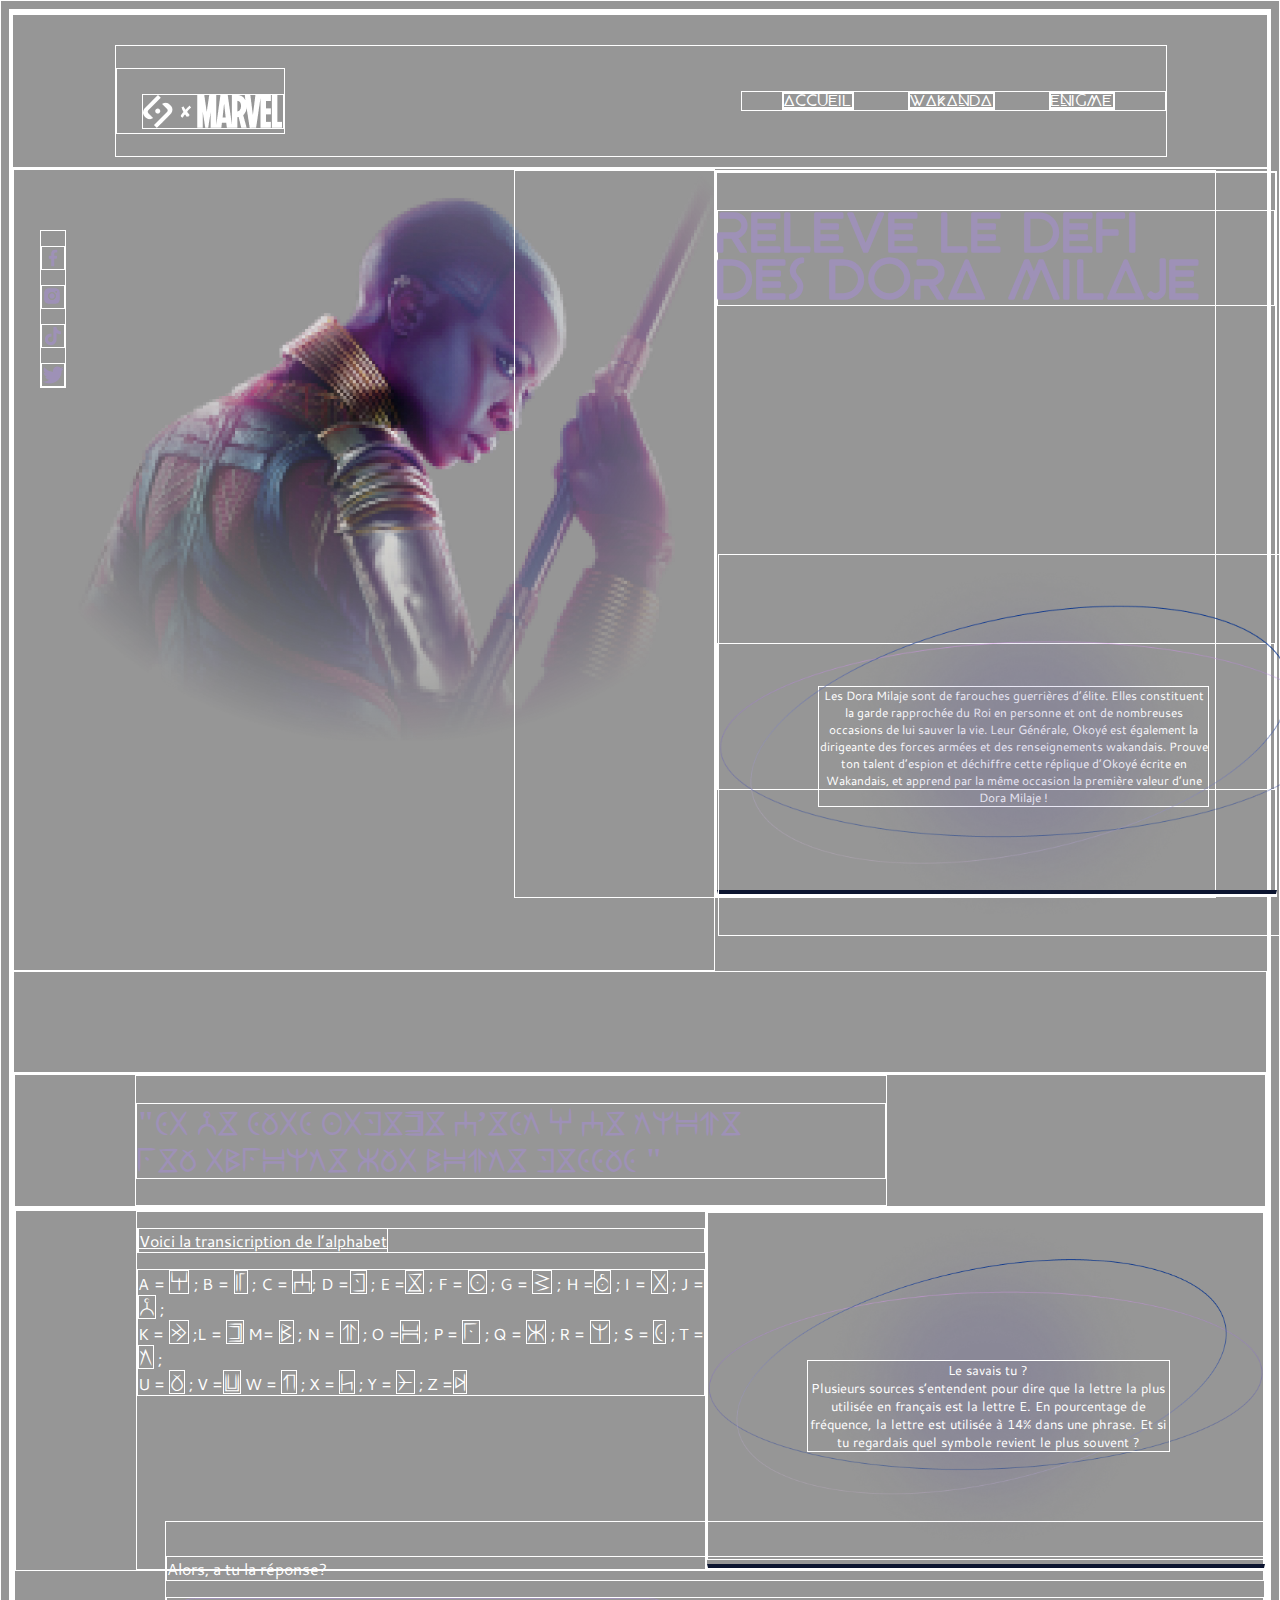
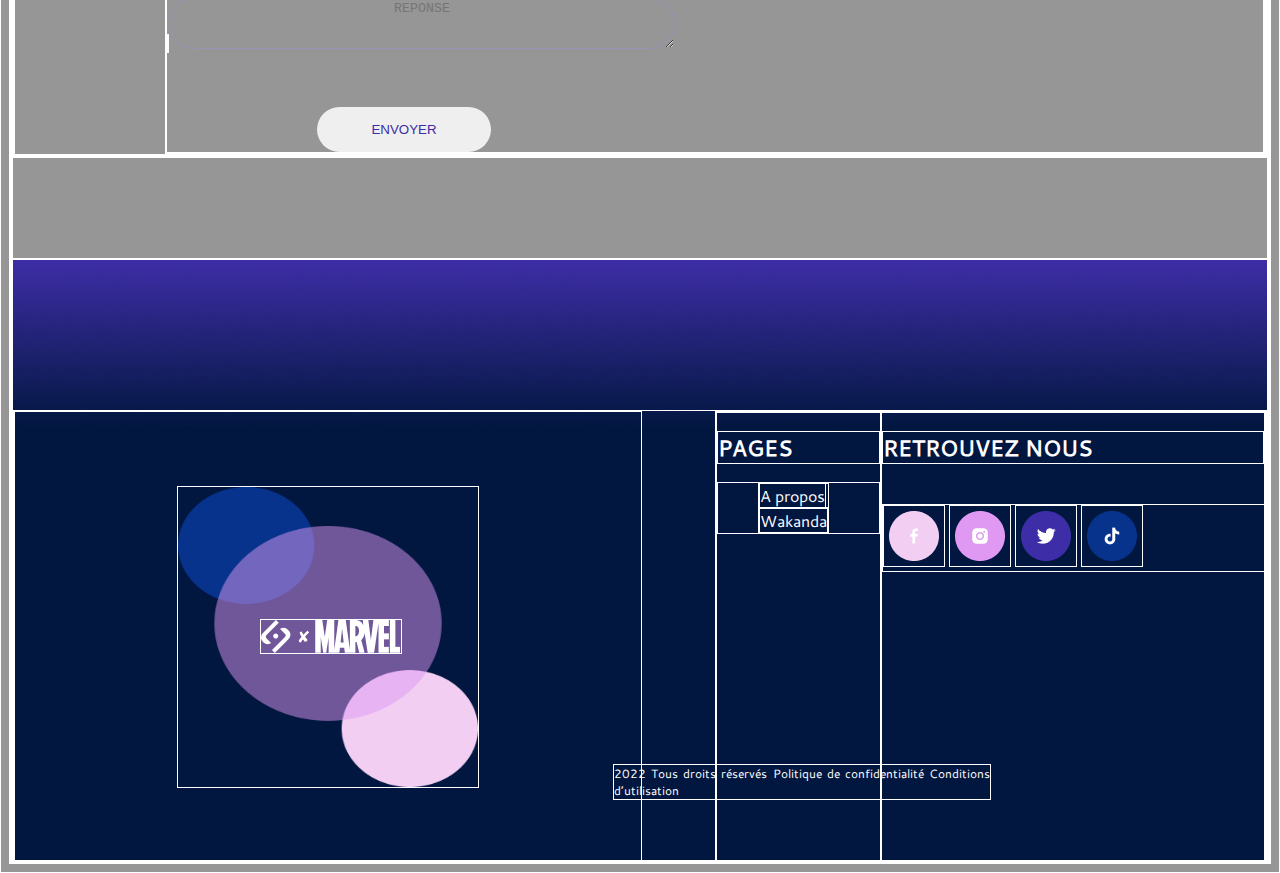
==== enigmes.html @ 5a8d5716 "first commit" ====
<!DOCTYPE html>
<html lang="fr">
<head>
    <meta charset="UTF-8">
    <meta http-equiv="X-UA-Compatible" content="IE=edge">
    <meta name="viewport" content="width=device-width, initial-scale=1.0">
    <link rel="stylesheet" href="./styles/enigme.css" type="text/css">
    <title>BLACK PANTHER ENIGME</title>
</head>
<body>
    <div class="line1"></div>
    <div class="line"><div>
    <header>
        <nav class="container">
            <div>
                <img class="logo" src="./illustration/ofpages/footer2.png">
            </div>
            <ul>
                <li><a href="index.html">ACCUEIL</a></li>
                <li><a href="wakanda.html">WAKANDA</a></li>
                <li><a href="enigmes.html">ENIGME</a></li>
            </ul>
        </nav>
    </header>
    <main>
        <div class="scroll">
           
            <img src="./illustration/ofpages/icon_facebook.png" alt="facebook logo">
            <img src="./illustration/ofpages/icon_instagram.png" alt="instagram logo">
            <img src="./illustration/ofpages/icon_tiktok.png" alt="tiktok logo">
            <img src="./illustration/ofpages/icon_twitter.png" alt="twitter logo">
        </div>
        <section id="dora">
            <div class="container">
             <div class="dora-milaje">
                <div class="dora_content">
                    <h1>Releve le defi <br> des dora milaje</h1>
                    <div class="text">
                        <p>Les Dora Milaje sont de farouches guerrières d’élite. Elles constituent la garde
                            rapprochée du Roi en personne et ont de nombreuses occasions de lui sauver la
                            vie. Leur Générale, Okoyé est également la dirigeante des forces armées et des
                            renseignements wakandais.
                            
                            Prouve ton talent d’espion et déchiffre cette réplique d’Okoyé écrite en Wakandais,
                            et apprend par la même occasion la première valeur d’une Dora Milaje !</p>
                           <img src="./illustration/Enigme/Pantherenigme2.png" class="fond" alt="">
                           
                    </div>
                    <div class="bar"></div>
                </div>
             </div>
            </div>
        </section>
        <div class="espace-vertical"></div>
        <section id=citation>
            <div class="container">
                <div class="cite">
                <h2> "SI JE SUIS FIDELE C’EST A CE TRONE <br>
                    PEU IMPORTE QUI MONTE DESSUS "</h2>
                </div>
            </div>
        </section>


        <section id="défi">
            <div class="container">
                <div class="enigme">
                    <div class="déchiffre">
                        <p><u> Voici la transicription de l’alphabet </u></p>
                        <p>A = <span>A</span> ; B = <span>B</span> ; C = <span>C</span>; D =<span>D</span> ; E =<span>E</span> ; F = <span>F</span> ; G = <span>G</span> ; H =<span>H</span>  ; I = <span>I</span> ; J = <span>J</span> ; 
        
                          <br> K = <span>K</span> ;L = <span>L</span> M= <span>M</span> ; N = <span>N</span> ; O =<span>O</span> ; P = <span>P</span> ; Q = <span>Q</span> ; R = <span>R</span> ; S = <span>S</span> ; T = <span>T</span> ;
                            
                           <br> U = <span>U</span> ; V =<span>V</span> W = <span>W</span> ;  X = <span>X</span> ; Y = <span>Y</span> ; Z =<span>Z</span> </p>
                         
                    </div>
                    <div class="tip">
                        <p>Le savais tu ?<br>
                       Plusieurs sources s’entendent pour dire que la lettre la plus utilisée en français est
                            la lettre E. En pourcentage de fréquence, la lettre est utilisée à 14% dans une
                            phrase. Et si tu regardais quel symbole revient le plus souvent ? </p>
                            <img src="./illustration/Enigme/Pantherenigme2.png" class="fond1" alt="">
                            <div class="bar2"></div>
                        </div>
                </div>
                
                <div class="form"><br>
                    <p>Alors, a tu la réponse?</p>
                    <form action="fill">
                    <label class="titre" for="message"></label>
                    <textarea name="message" id="message" class="textarea" placeholder="REPONSE"></textarea><br><br><br><br>
                    <input type="submit" class="btn" value="ENVOYER">
                    </form>
                </div>
            </div>
        </section>
    </main>
    <div class="espace-vertical"></div>
    <footer>
        <div class="footer">
        <div class="footer_content">
            <img class="image1" src="./illustration/ofpages/footer1.png" alt="">
            <img class="image2" src="./illustration/ofpages/footer2.png" alt="">
        </div>
        <div class="foot">
            <div>
                <h2 class="down">PAGES</h2>
                <ul>
                    <li><a href="#">A propos</a></li>
                    <li><a href="#">Wakanda</a></li>
                </ul>
            </div>
            <div>
                <h2 class="down">RETROUVEZ NOUS</h2>
                <div class="icon">
                    <img src="./illustration/ofpages/footer3.png" alt="icon">
                    <img src="./illustration/ofpages/footer4.png" alt="icon">
                    <img src="./illustration/ofpages/footer5.png" alt="icon">
                    <img src="./illustration/ofpages/footer6.png" alt="icon">
                </div>
            </div>   
            </div>
        </div>
        <p> 2022 Tous droits réservés Politique de confidentialité Conditions d’utilisation</p>
        </div>
    </footer>
    </body>
    </html>
---- styles/enigme.css ----
:root{
    --White-color:#fff;
    --Gray-color:#f2cef2;
    --Violet-color:#9e91b7;
    --Rose-color:#df99f2;
    --Bleu1-color:#3d2da6;
    --Bleu2-color:#07338c;
    --bleu3-color:#021740;
}

*{
    border: 1px solid #fff;
}

@font-face{
    font-family: 'beyno';
    src: url(../font/beyno.ttf);
}

@font-face{
    font-family: 'cantarell';
    src: url(../font/Cantarell-Regular.ttf);
}

@font-face{
    font-family: 'panthera';
    src: url(../font/Panthera.ttf);
}

@font-face{
    font-family: 'wakanda';
     src: url(../font/WakandaForever-Regular.ttf);
}

.espace-vertical{
    height: 100px;
}

/*style pour scroll bar*/

::-webkit-scrollbar {
    width: 10px;
}
  
::-webkit-scrollbar-track {
    background-color: #121a31;
}
  
::-webkit-scrollbar-thumb {
    background-color: #ffffff;
    border-radius: 5px;
}


/*style generale*/

html{
    position: relative;
    z-index: 1;
    background-color: rgb(28, 28, 29);
    
}

html{
    background-image: url(../illustration/ofpages/background.png);
    background-color: rgb(150, 150, 150);
}

body{
    position: relative;
    z-index: 2;
    color: var(--White-color);
}


/*style pour entête*/

nav{
    margin-left: 102px;
    height: 50px;
    display: flex;
    margin-bottom: 10px;
    margin-top: 30px;
    align-items: center;
    justify-content: space-between;
    padding: 30px 0;
    margin-right: 100px;
}

ul li a{
    color: white;
}

ul li{
    font-family: 'beyno';
    display: inline-flex;
    margin-right: 50px;
    text-decoration: none;
}

ul li a:hover{
    color: var(--Bleu1-color);
}

.logo{
    margin-top: 25px;
    margin-left: 25px;
}


.scroll{
    display: flex;
    flex-direction: column;
    align-items: center;
    position: fixed;
    left: 40px;
    top: 230px;
    z-index: 10;
    
}

.scroll img{
    margin-top: 15px;
}

p{
    font-family: 'cantarell';
    font-size: 16px;
    text-align: justify;
    color: var(--White-color);

}

h1{
    font-family: 'beyno';
    font-size: 55px;
    color: var(--Violet-color);
}

h2{
    font-family: 'wakanda';
    font-size: 32px;
    color: var(--Violet-color);
    font-display: thin;
}

span{
    font-family: 'wakanda';
    font-size: 25px;
}


/*style pour body*/


#dora{
    background-image: url(../illustration/Enigme/Pantherenigme1.png);
    background-repeat: no-repeat;
    background-position: center;
    background-size: cover;
    width: 700px;
    height: 800px;
    background-position-x: 0;
    background-position-y: -160px;
}

#dora 
.container
.dora-milaje
.dora-content{
    display: flex;   
}

#dora 
.container{
    margin-left: 500px;
    width: 100%;
}

#dora 
.container
.dora-milaje
.dora-content{
    width: 80%;
    margin-left: 200px;
}



#dora .dora-milaje{
    width: 80%;
    margin-left: 200px;
}

#dora
.dora-text{
    background-image: url(../illustration/Enigme/Pantherenigme2.png);
    background-repeat: no-repeat; 
    width: 800px;
    height: 700px;
    
}


 
#dora 
.text{
    margin-top: 300px;
    font-size: 12px;
    position: relative;
    display: inline-flex;
}

#dora 
.text p{
    text-align: center;
    font-size: 12px;
    position: relative;
    z-index: 2;
    width: 70%;
    left: 100px;
    top: 30px;
}

.fond{
    width: 110%;
    position: absolute;
    z-index: 3;
    top: -90px;

}

.bar{
    margin-top: 100px;
    border-top: #0c1530 4px solid;
    top: 132px;
    width: 100%;
    margin-left: -102;
}

.bar2{
    margin-top: 0px;
    border-top: #0c1530 4px solid;
    width: 100%;
    margin-left: -102;
}


#citation
.container
.cite{
    margin-left: 120px;
    text-align: justify;
    width: 60%;
}

#défi
.déchiffre{
    width: 51%;
    margin-left: 120px;
}

#défi
.enigme{
    display: flex;
}

.tip{
    width: 50%;
    text-align: justify;

}

.tip
.fond1{
    width: 100%;
    z-index: 3;
    position: relative;

    
}

.tip
p{
    text-align: center;
    z-index: 4;
    font-size: 13px;
    top: 1250px;
    position: absolute;
    margin: 100px;
}

#défi
.form
.textarea{
    width: 500px;
    height: 45px;
    border-radius: 38px;
    background-color: transparent;
    border: 1px solid var(--Violet-color);
}

#défi
.form
.btn{
    width: 174px;
    height: 45px;
    border-radius: 38px;
    color: var(--Bleu1-color);
    margin-left: 150px;
    border: #fff;
}

::placeholder{
    align-items: center;
    text-align: center;
}

#défi
.form
.btn:hover{
    box-shadow: #F2CEF2 0px 0px 15px;
    
}

#défi
.form{
    margin-top: -50px;
    margin-left: 150px;
}

/*style de footer*/

footer{
    background-image: url(../illustration/ofpages/back_footer.png);
    background-repeat: no-repeat;
    background-size: cover;
    height: 600px;
    color: var(--White-color);
}

footer .footer {
    margin-top: 150px;
}

.footer, .footer .footer_text{
    display: flex;
    justify-content: space-between;
}

footer .footer .footer_text{
    align-items: center;
    width: 50%;
}

.image1{
    width: 300px;
    height: 300px;
    position: relative;
    z-index: 3;
}

.image2{
    position: absolute;
    z-index: 4;
    left: 250px;
}

footer .footer_content{
    display: flex;
    align-items: center;
    justify-content: center;
    background-image: url(./Illustrations/Logo/footer1.png);
    background-repeat: no-repeat;
    background-position: center;
    height: 450px;
    width: 50%;
}

footer 
.footer ul li a{
    text-decoration: none;
    color: var(--White-color);
    font-family: "Cantarell";   
}

.footer
.foot 
ul li{
    display: block;
    text-decoration: none;
    margin-left: 0;
}

footer h2{
    text-decoration: none;
    font-family: "Cantarell";
    letter-spacing: 28%;
    margin-left: 0;
    font-size: 22px;
    color: #fff;
}

.foot{
    display: flex;
}


.icon{
margin-right: 120px;
margin-top: 40px;
width: 100%;
}

footer .icon img{
    padding: 5px;
}

footer p{
    margin-top: -100px;
    right: 20px;
    font-family: "Cantarell";
    font-size: 12px;
    margin-right: 22%;
    margin-left: 600px;
}
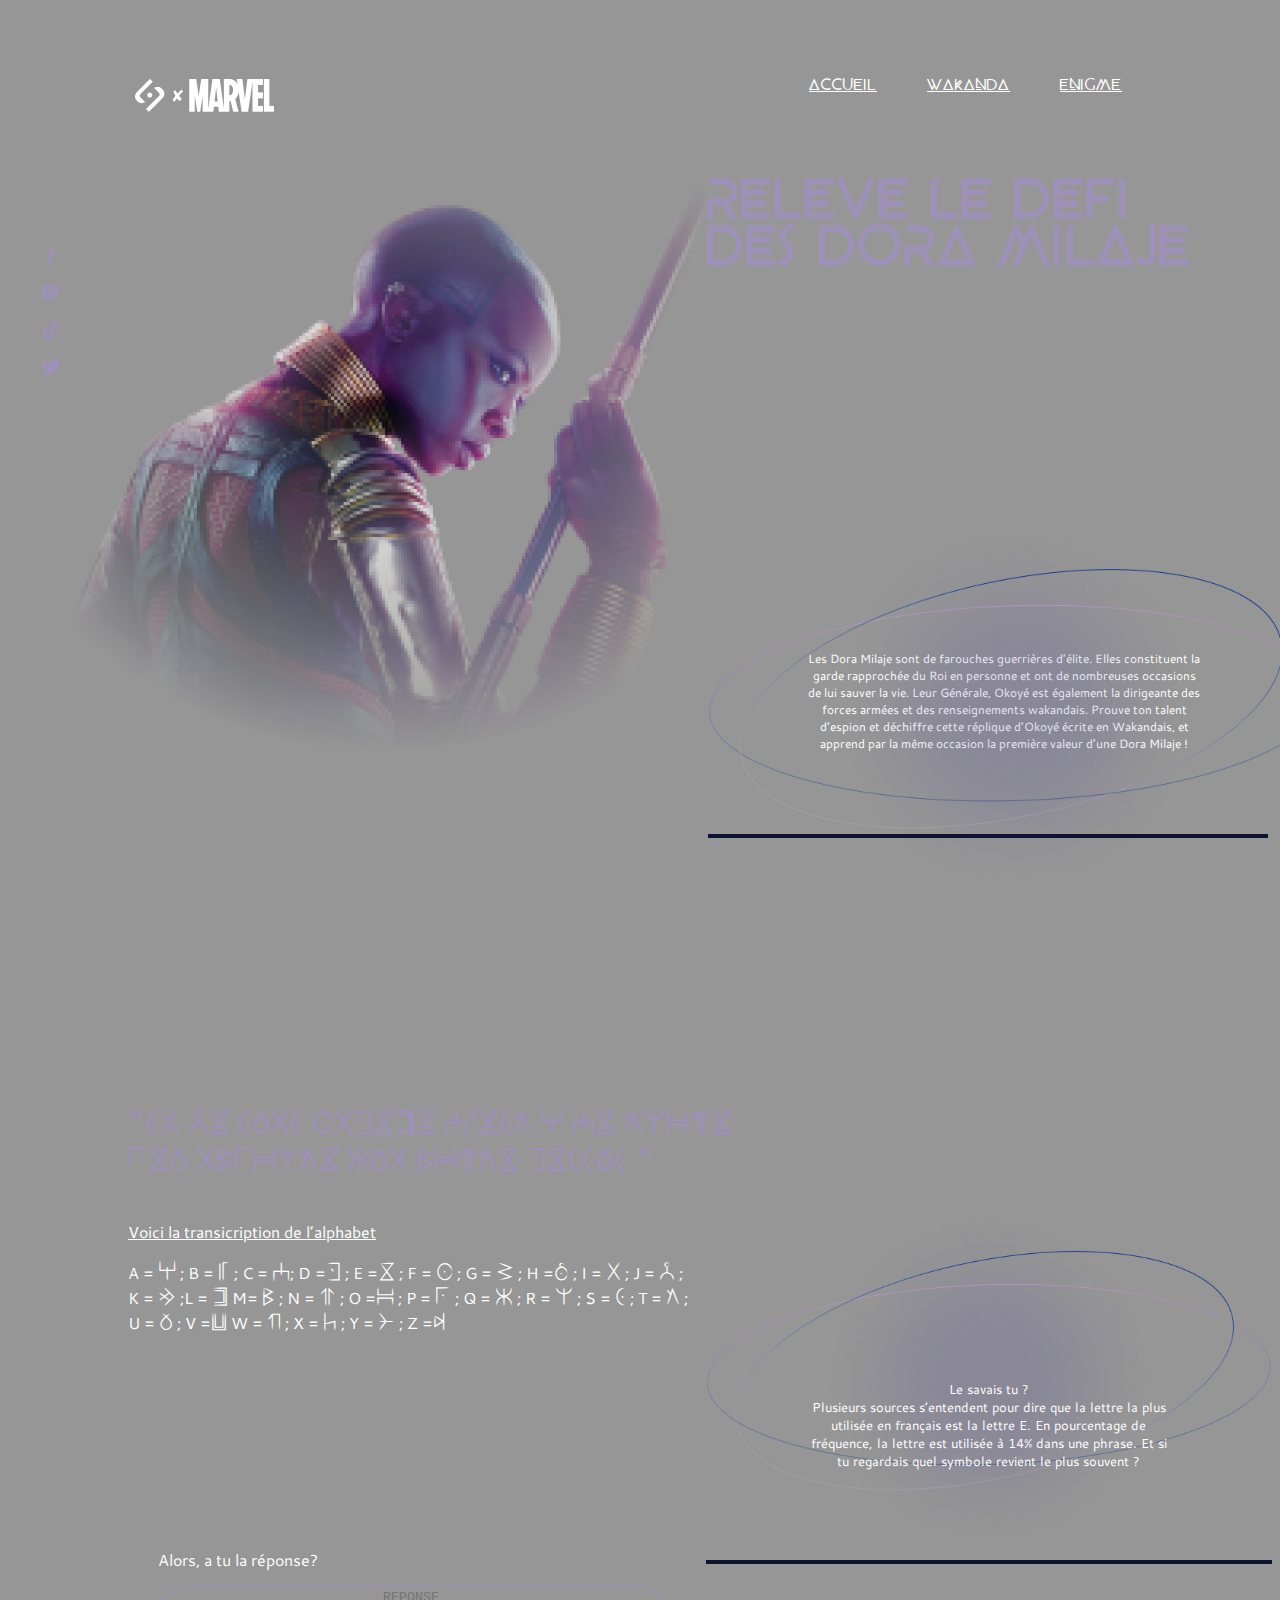
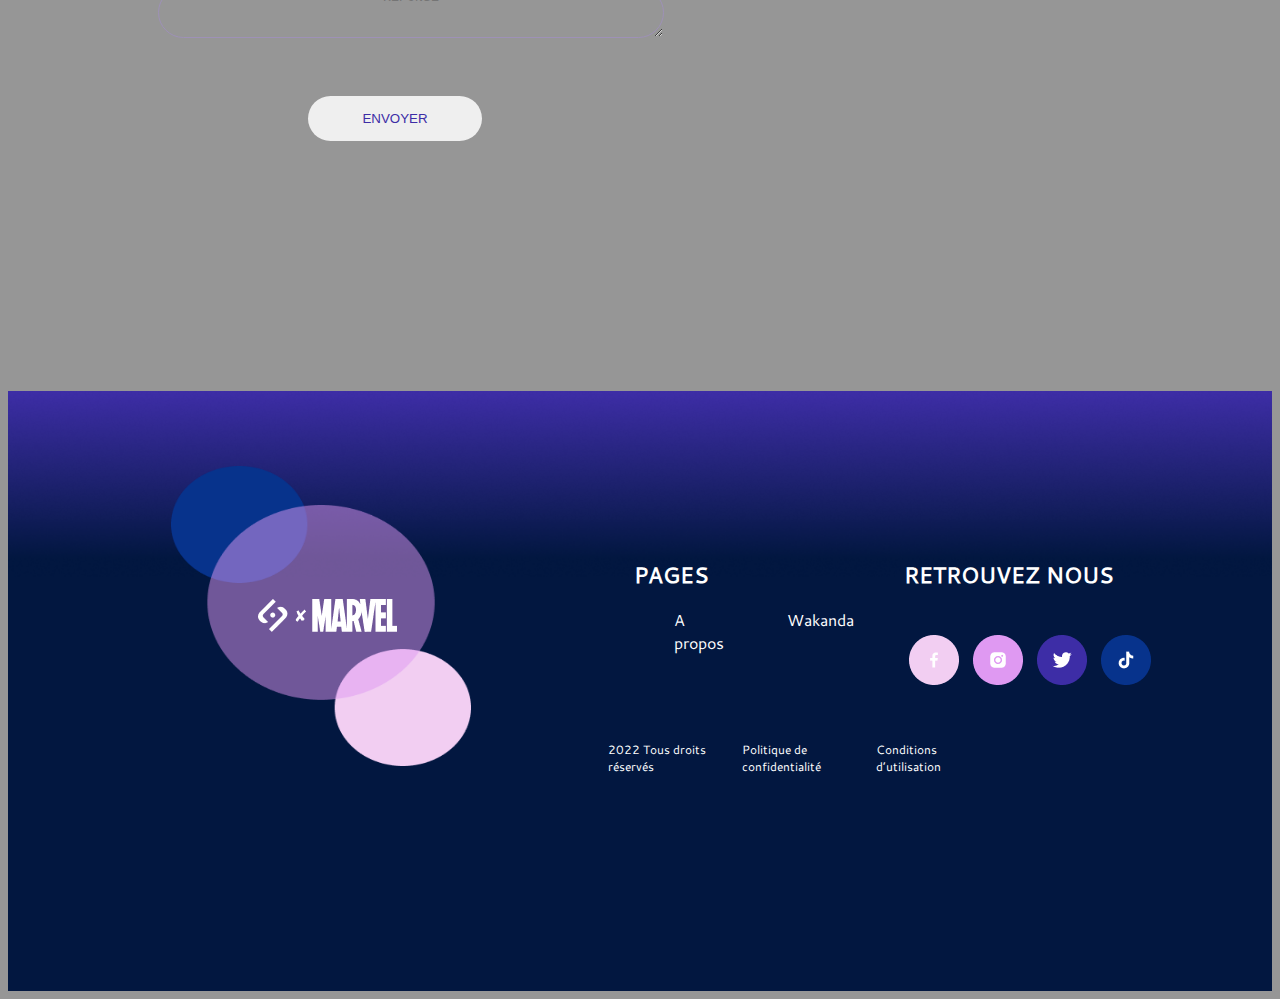
==== commit 6634d167: "editing wakanda css" ====
--- a/enigmes.html
+++ b/enigmes.html
@@ -102,7 +102,7 @@
             <img class="image1" src="./illustration/ofpages/footer1.png" alt="">
             <img class="image2" src="./illustration/ofpages/footer2.png" alt="">
         </div>
-        <div class="foot">
+        <div class="footer">
             <div>
                 <h2 class="down">PAGES</h2>
                 <ul>
@@ -121,10 +121,16 @@
             </div>   
             </div>
         </div>
-        <p> 2022 Tous droits réservés Politique de confidentialité Conditions d’utilisation</p>
+        <div class="condution">
+            <a href="#">2022 Tous droits réservés</a>
+            <a href="#">Politique de confidentialité</a> 
+            <a href="#">Conditions d’utilisation</a> 
+            </div>
         </div>
+    
     </footer>
     </body>
     </html>
     
+    
     --- a/styles/enigme.css
+++ b/styles/enigme.css
@@ -8,9 +8,6 @@
     --bleu3-color:#021740;
 }
 
-*{
-    border: 1px solid #fff;
-}
 
 @font-face{
     font-family: 'beyno';
@@ -384,6 +381,14 @@
     font-family: "Cantarell";   
 }
 
+footer
+.footer
+ul
+li
+a{
+    display: flex;
+
+}
 .footer
 .foot 
 ul li{
@@ -401,7 +406,8 @@
     color: #fff;
 }
 
-.foot{
+
+ul {
     display: flex;
 }
 
@@ -416,7 +422,13 @@
     padding: 5px;
 }
 
-footer p{
+footer
+.condution
+{
+    display: flex;
+    align-items: center;
+    justify-content: space-between;
+   
     margin-top: -100px;
     right: 20px;
     font-family: "Cantarell";
@@ -424,3 +436,10 @@
     margin-right: 22%;
     margin-left: 600px;
 }
+
+footer
+.condution
+a{
+    text-decoration: none;
+    color: #fff;
+}
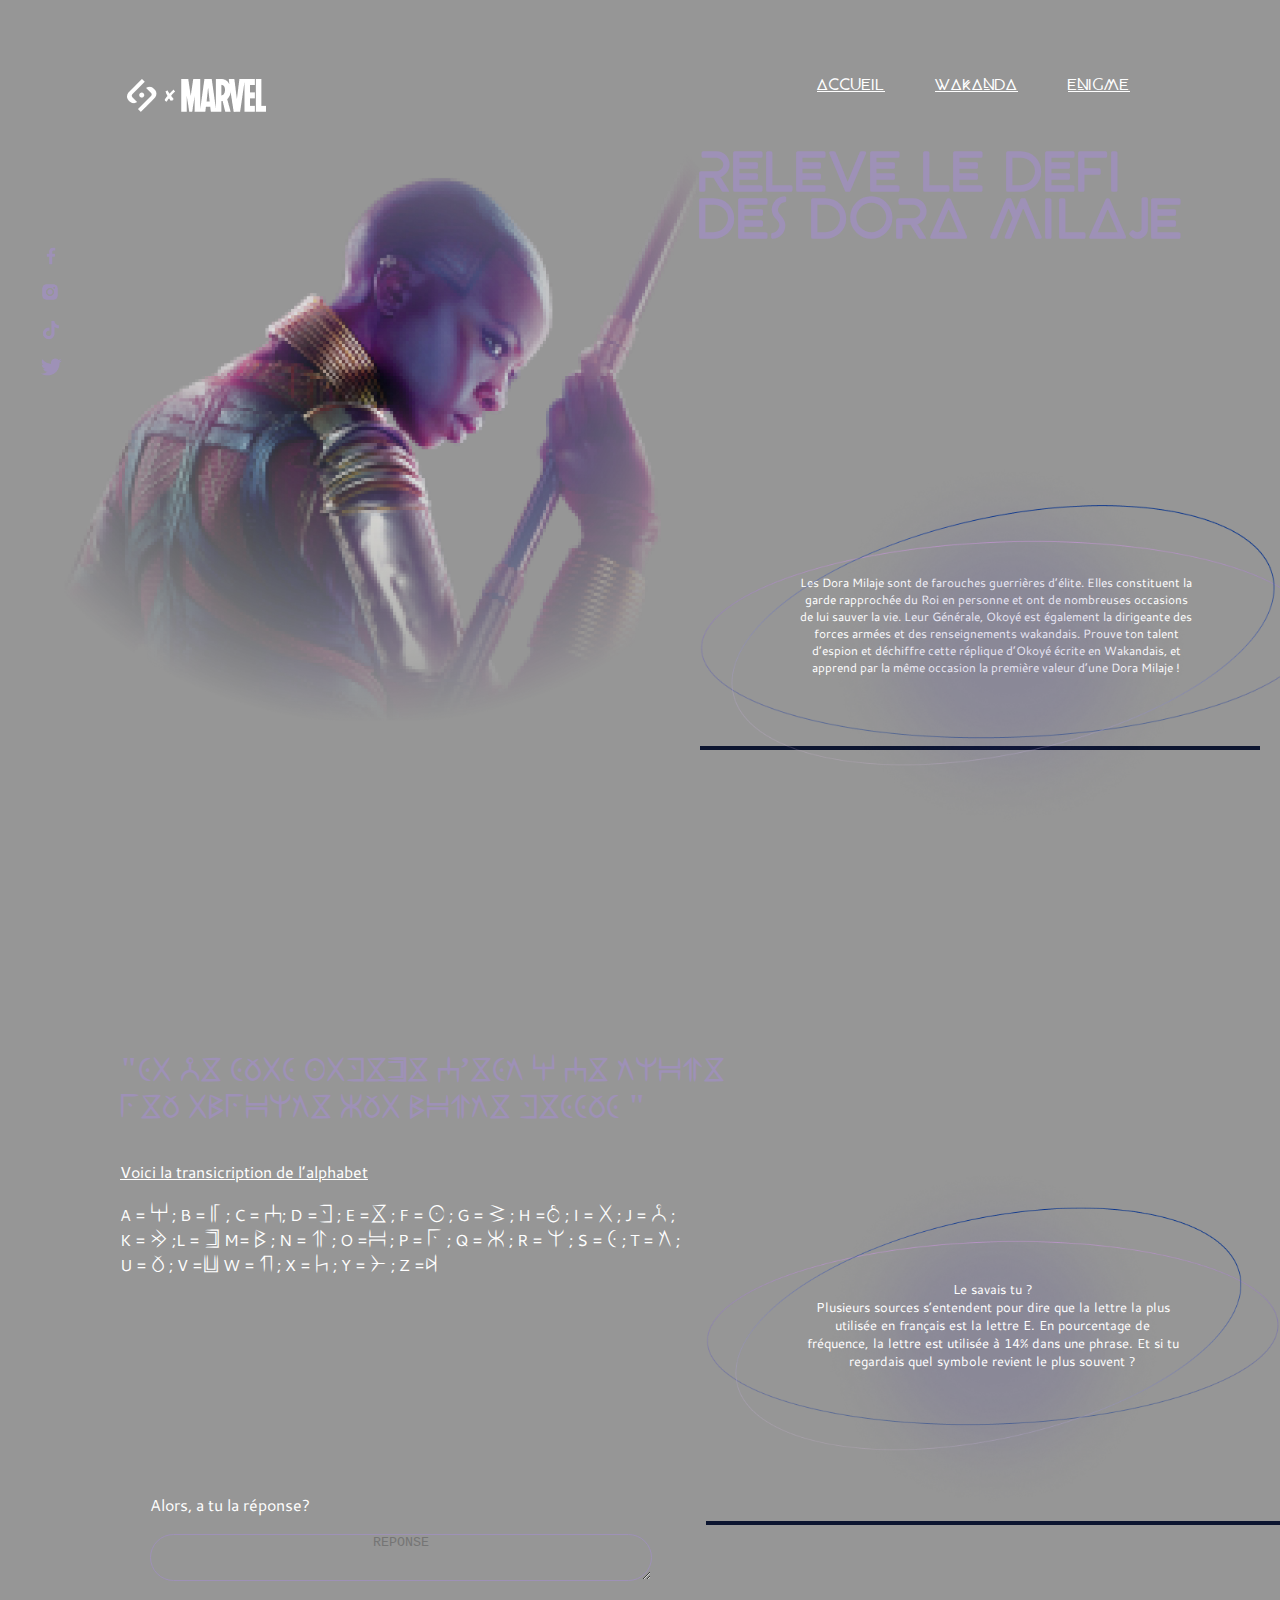
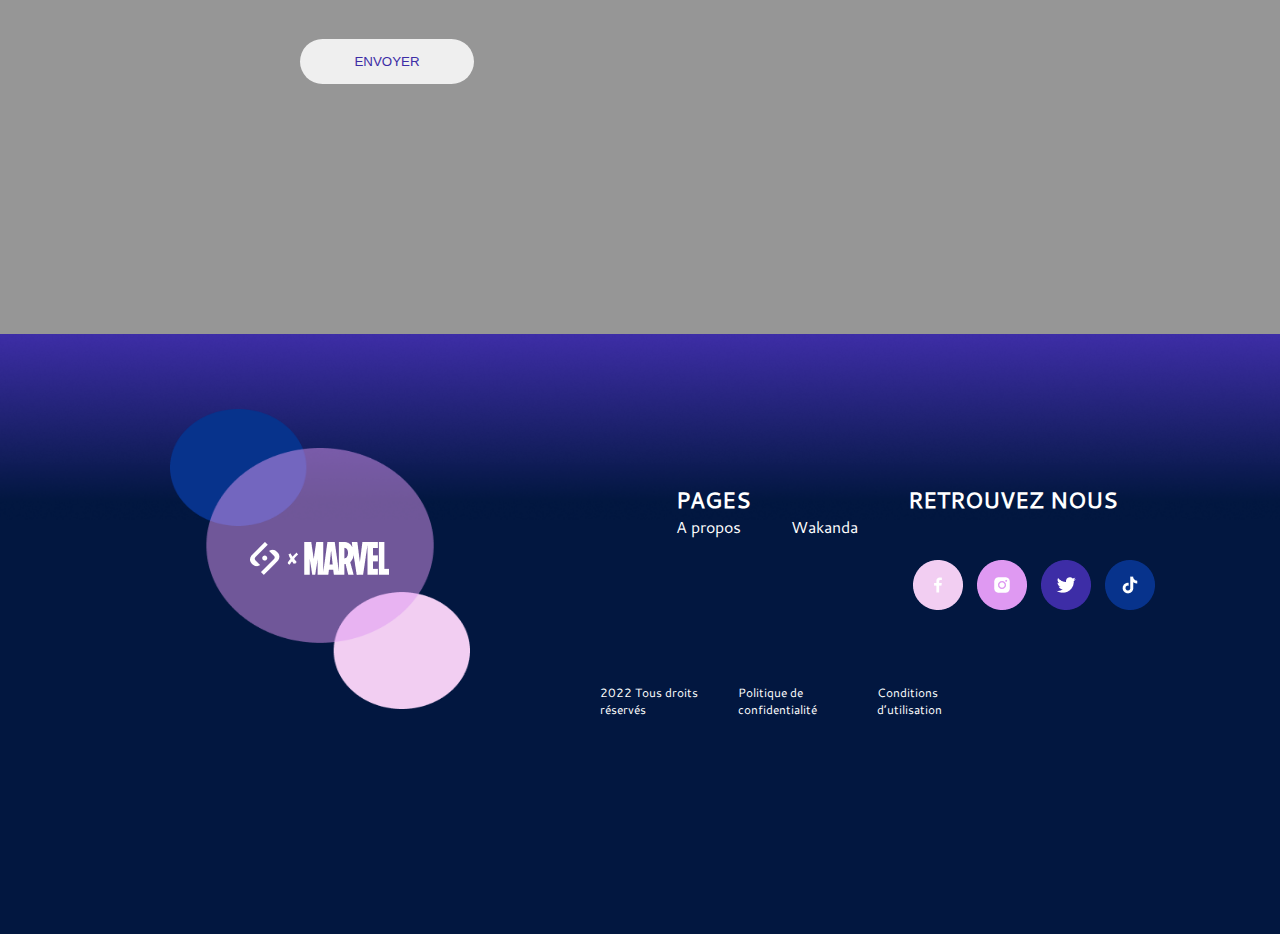
==== commit fc4dcccc: "editing all css" ====
--- a/enigmes.html
+++ b/enigmes.html
@@ -59,14 +59,14 @@
                     PEU IMPORTE QUI MONTE DESSUS "</h2>
                 </div>
             </div>
-        </section>
+        </section><br><br>
 
 
         <section id="défi">
             <div class="container">
                 <div class="enigme">
                     <div class="déchiffre">
-                        <p><u> Voici la transicription de l’alphabet </u></p>
+                        <p><u> Voici la transicription de l’alphabet </u></p><br>
                         <p>A = <span>A</span> ; B = <span>B</span> ; C = <span>C</span>; D =<span>D</span> ; E =<span>E</span> ; F = <span>F</span> ; G = <span>G</span> ; H =<span>H</span>  ; I = <span>I</span> ; J = <span>J</span> ; 
         
                           <br> K = <span>K</span> ;L = <span>L</span> M= <span>M</span> ; N = <span>N</span> ; O =<span>O</span> ; P = <span>P</span> ; Q = <span>Q</span> ; R = <span>R</span> ; S = <span>S</span> ; T = <span>T</span> ;
@@ -85,7 +85,7 @@
                 </div>
                 
                 <div class="form"><br>
-                    <p>Alors, a tu la réponse?</p>
+                    <p>Alors, a tu la réponse?</p><br>
                     <form action="fill">
                     <label class="titre" for="message"></label>
                     <textarea name="message" id="message" class="textarea" placeholder="REPONSE"></textarea><br><br><br><br>
--- a/styles/enigme.css
+++ b/styles/enigme.css
@@ -27,6 +27,10 @@
 @font-face{
     font-family: 'wakanda';
      src: url(../font/WakandaForever-Regular.ttf);
+}
+*{
+    padding: 0;
+    margin: 0;
 }
 
 .espace-vertical{
@@ -230,7 +234,7 @@
 .bar{
     margin-top: 100px;
     border-top: #0c1530 4px solid;
-    top: 132px;
+    top: 150px;
     width: 100%;
     margin-left: -102;
 }
@@ -282,7 +286,7 @@
     text-align: center;
     z-index: 4;
     font-size: 13px;
-    top: 1250px;
+    top: 1150px;
     position: absolute;
     margin: 100px;
 }
@@ -334,6 +338,7 @@
     background-size: cover;
     height: 600px;
     color: var(--White-color);
+    /*Background: linear-gradient(180deg, #3D2DA6 0%, #02174090.43%);*/
 }
 
 footer .footer {
@@ -387,8 +392,8 @@
 li
 a{
     display: flex;
-
-}
+}
+
 .footer
 .foot 
 ul li{
